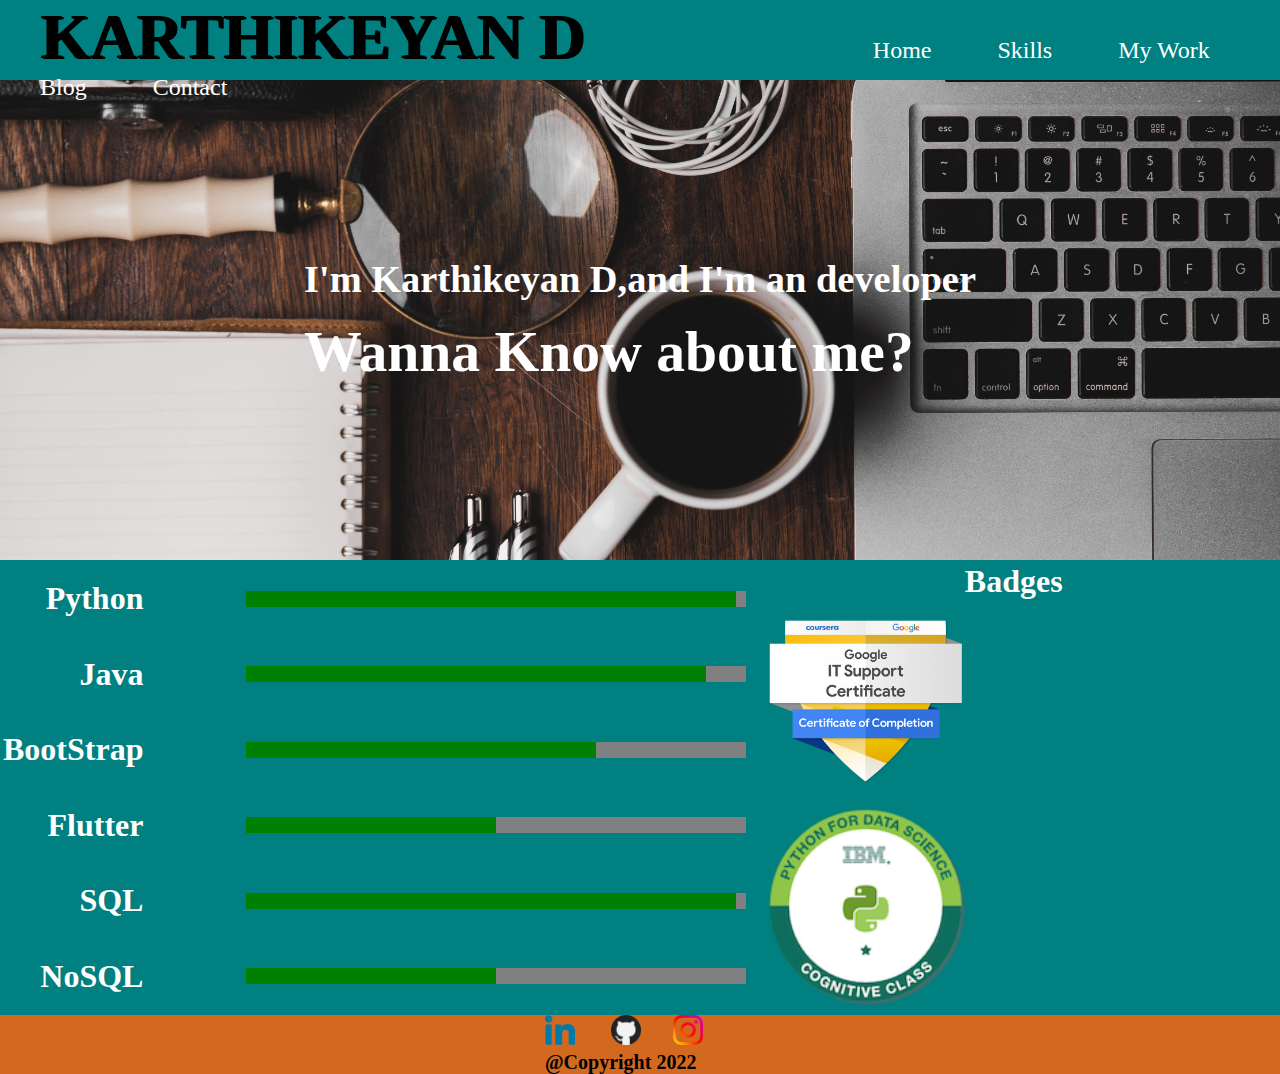
==== index.html @ 3150a250 "First half" ====
<!DOCTYPE html>
<html lang="en">
  <head>
    <meta charset="UTF-8" />
    <meta http-equiv="X-UA-Compatible" content="IE=edge" />
    <meta name="viewport" content="width=device-width, initial-scale=1.0" />
    <link rel="shortcut icon" href="images/titleicon.png" type="image/x-icon" />
    <title>KARTHIKEYAN D</title>
    <link rel="stylesheet" href="css/index.css" />
  </head>
  <body>
    <header id="header">
      <nav>
        <ul>
          <li id="logo"><h1>KARTHIKEYAN D</h1></li>
          <li></li>
          <li><a href="">Home</a></li>
          <li><a href="#skills">Skills</a></li>
          <li><a href="">My Work</a></li>
          <li><a href="">Blog</a></li>
          <li><a href="">Contact</a></li>
        </ul>
      </nav>
    </header>
    <div id="banner">
      <div>
        <h1><p>I'm Karthikeyan D,and I'm an developer</p></h1>
        <br />
        <h1>
          <a
            href="files/Current_Resumae .pdf"
            download
            rel="noopener noreferrer"
            ><p>Wanna Know about me?</p></a
          >
        </h1>
      </div>
    </div>
      <div id="skills">
        <table>
          <tr>
            <th>Python</th>
            <td><progress id="python" max="100" value="98"></progress></td>
            <td id="badge" rowspan="6">
                <h1>Badges</h1>
               <a href="https://www.credly.com/badges/202ce786-6f53-4db3-8085-ab4f17360616/public_url" target="_blank"> <img src="images/IT Support Badge.png" alt="it supprt"></a>
                <a href="https://www.credly.com/badges/0a6b717c-4d05-4721-bf7e-3f8744d8bd18/public_url" target="_blank" > <img src="images/python-for-data-science.png"  alt="it supprt"></a>

            </td>

          </tr>

          <th>Java</th>
          <td><progress id="java" max="100" value="92"></progress></td>
        </tr>
        <th>BootStrap</th>
            <td><progress id="bootstrap" max="100" value="70"></progress></td>
          </tr>
          <th>Flutter</th>
            <td><progress id="bootstrap" max="100" value="50"></progress></td>
          </tr>
          <th>SQL</th>
            <td><progress id="sql" max="100" value="98"></progress></td>
          </tr>
          <th>NoSQL</th>
            <td><progress id="python" max="100" value="50"></progress></td>
          </tr>
        </table>
      
    </div>
    <footer id="footer">
      <div id="digitalcontact">
        <a
          href="https://www.linkedin.com/in/karthikeyandhanasekar/"
          target="_blank"
          ><img src="images/linkedin.png" alt="karthikeyandhanasekar"
        /></a>
        <a href="https://github.com/karthikeyandhanasekar" target="_blank"
          ><img src="images/github.png" alt="karthikeyandhanasekar" /></a
        ><a href="https://www.instagram.com/_k.e.y.a.n_/" target="_blank"
          ><img src="images/instagram.png" alt="_k.e.y.a.n_"
        /></a>
        <br />
        <h6>@Copyright 2022</h6>
      </div>
    </footer>
  </body>
</html>
---- css/index.css ----
* {
  font-family: "Playfair Display", serif;
  margin: 0;
}
#header {
  background-color: rgb(0, 128, 128);
  display: flex;
  flex-direction: row;
  flex-wrap: wrap;
  justify-content: flex-start;
  align-items: center;
  height: 5rem;
}
#logo {
  font-size: 200%;
  text-shadow: 2px 1px black;
}
ul li h1 {
  display: inline;
  text-align: left;
  padding-right: 10rem;
}
nav {
  width: 120rem;
  justify-content: flex-end;
}
ul li {
  list-style-type: none;
  display: inline;
  margin-right: 5%;
}
a {
  font-size: 150%;
  color: white;
  text-decoration: none;
}
#banner {
  background-image: url("../images/bannerbackground.jpg");
  background-repeat: no-repeat;
  background-size: cover;
  background-attachment: fixed;
  height: 30rem;
  display: flex;
  justify-content: center;
  align-items: center;
}
h1 p {
  font-size: 120%;
  color: white;
  word-wrap: wrap;
  width: fit-content;
  text-align: center;
}

#footer {
  background-color: chocolate;
  display: flex;
  align-items: center;
  justify-content: center;
}
#digitalcontact a img {
  width: 30px;
  height: auto;
  margin-right: 2rem;
}
#digitalcontact h6 {
  color: black;
  font-size: 20px;
}
tr th {
  font-size: 2rem;
  width: fit-content;
  padding-right: 100px;
  text-align: right;
}
progress {
  background-color: red;
  width: 500px;
}

#skills {
    background-color: teal;

  color: white;
}
#badge h1
{
    text-align: center;
}
#badge img {
  height: 200px;
  margin-left: 1rem;
  margin-right: 10rem;
}
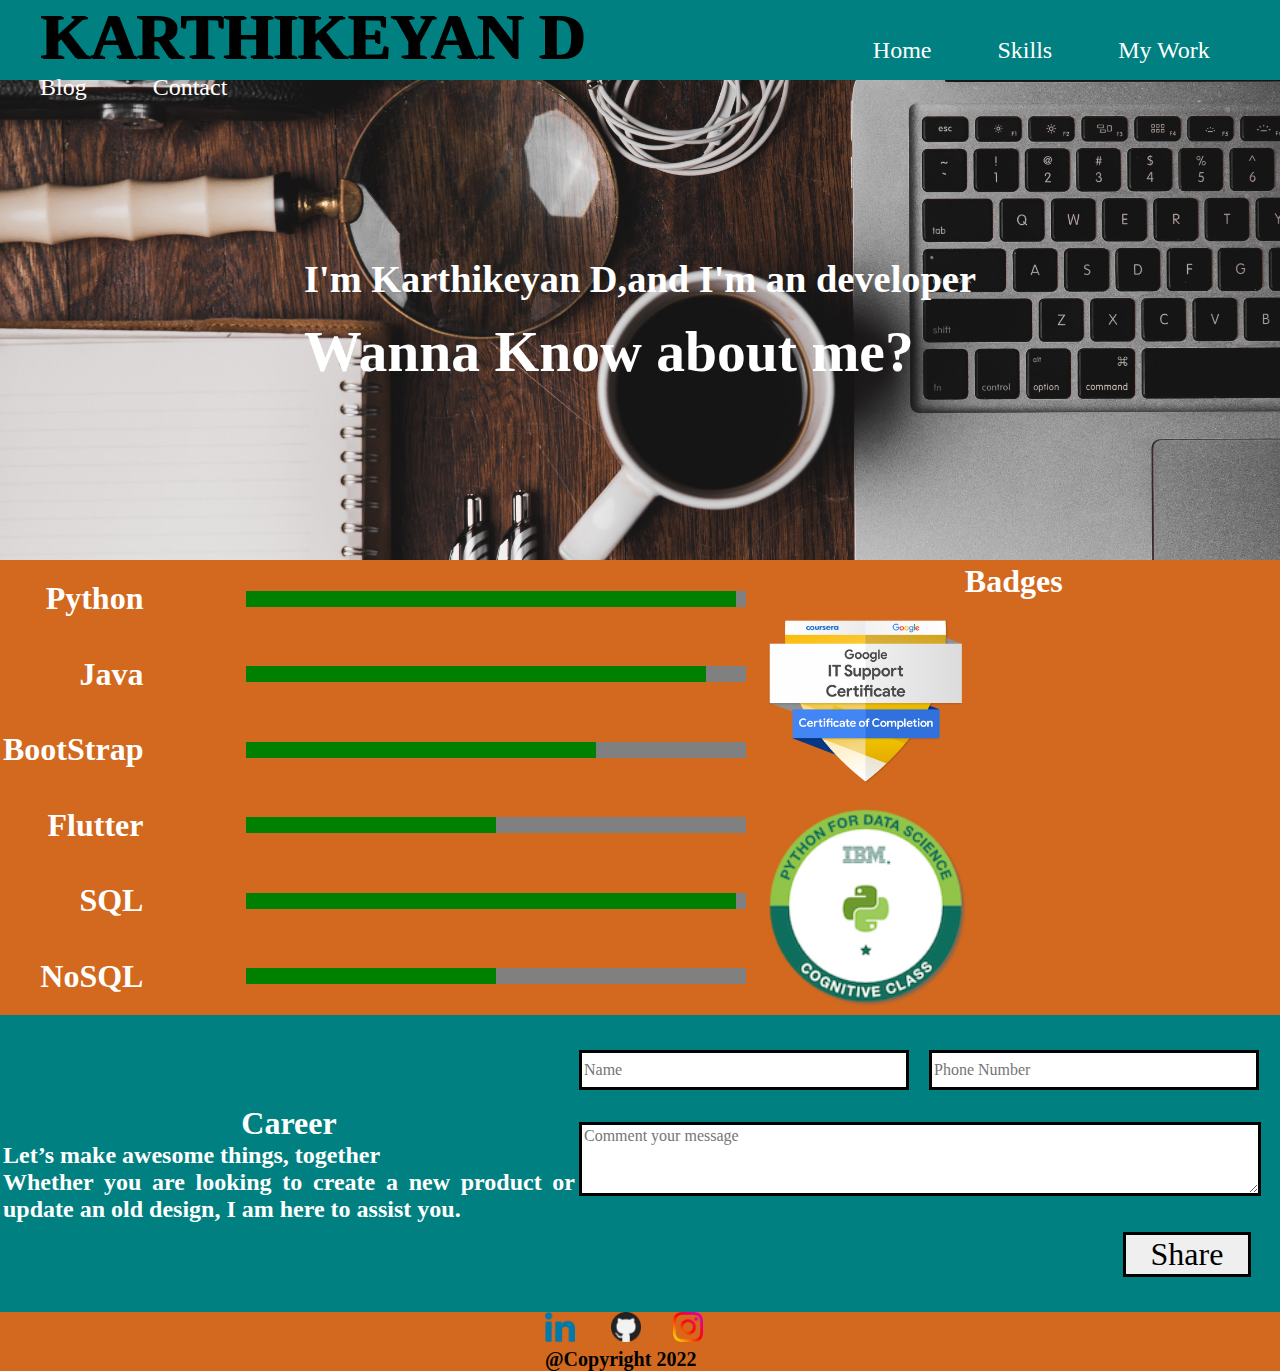
==== commit d77d65f9: "Add contactfield" ====
--- a/index.html
+++ b/index.html
@@ -18,7 +18,7 @@
           <li><a href="#skills">Skills</a></li>
           <li><a href="">My Work</a></li>
           <li><a href="">Blog</a></li>
-          <li><a href="">Contact</a></li>
+          <li><a href="#contact">Contact</a></li>
         </ul>
       </nav>
     </header>
@@ -68,6 +68,26 @@
         </table>
       
     </div>
+        <div id="contact">
+        <table>
+          <tr>
+            <td id="message">
+              <h1>Career</h1>
+              <h3>Let’s make awesome things, together<br>
+                Whether you are looking to create a new product or update an old design, I am here to assist you.</h3>
+            </td>
+            <td id="contactinfo">
+              <form action="mailto:karthikeyandhanasekarn@gmail.com?subject=FromWebsite&body=document.getElementByID('name')">
+                <input type="text" name="" id="name" placeholder="Name">
+                <input type="tel" name="" id="" placeholder="Phone Number"><br>
+                <textarea id="" placeholder="Comment your message"></textarea>
+                <input type="submit" value="Share">
+              </form>
+            </td>
+          </tr>
+        </table>
+
+      </div>
     <footer id="footer">
       <div id="digitalcontact">
         <a
--- a/css/index.css
+++ b/css/index.css
@@ -79,7 +79,7 @@
 }
 
 #skills {
-    background-color: teal;
+    background-color: chocolate;
 
   color: white;
 }
@@ -92,3 +92,48 @@
   margin-left: 1rem;
   margin-right: 10rem;
 }
+#message
+{
+  width: fit-content;
+  word-wrap: wrap;
+  width: 50%;
+}
+#message h1
+{
+  text-align: center;
+}
+#message h3
+{
+  text-align: justify;
+  font-size: 24px;
+}
+#contact {
+  background-color: teal;
+
+color: white;
+}
+#contactinfo input
+{
+  border: solid;
+  margin-top:2rem;
+  margin-right: 1rem;
+  height: 2rem;
+  width: 20rem;
+  font-size: 1rem;
+  margin-bottom: 2rem;
+}
+#contactinfo textarea
+{
+  border: solid;
+  margin-right: 1rem;
+  height: 4rem;
+  width: 42rem;
+  font-size: 1rem;
+}
+#contactinfo input[type="submit"]
+{
+  width: 8rem;
+  font-size: 2rem;
+  height: fit-content;
+  margin-left: 34rem;
+}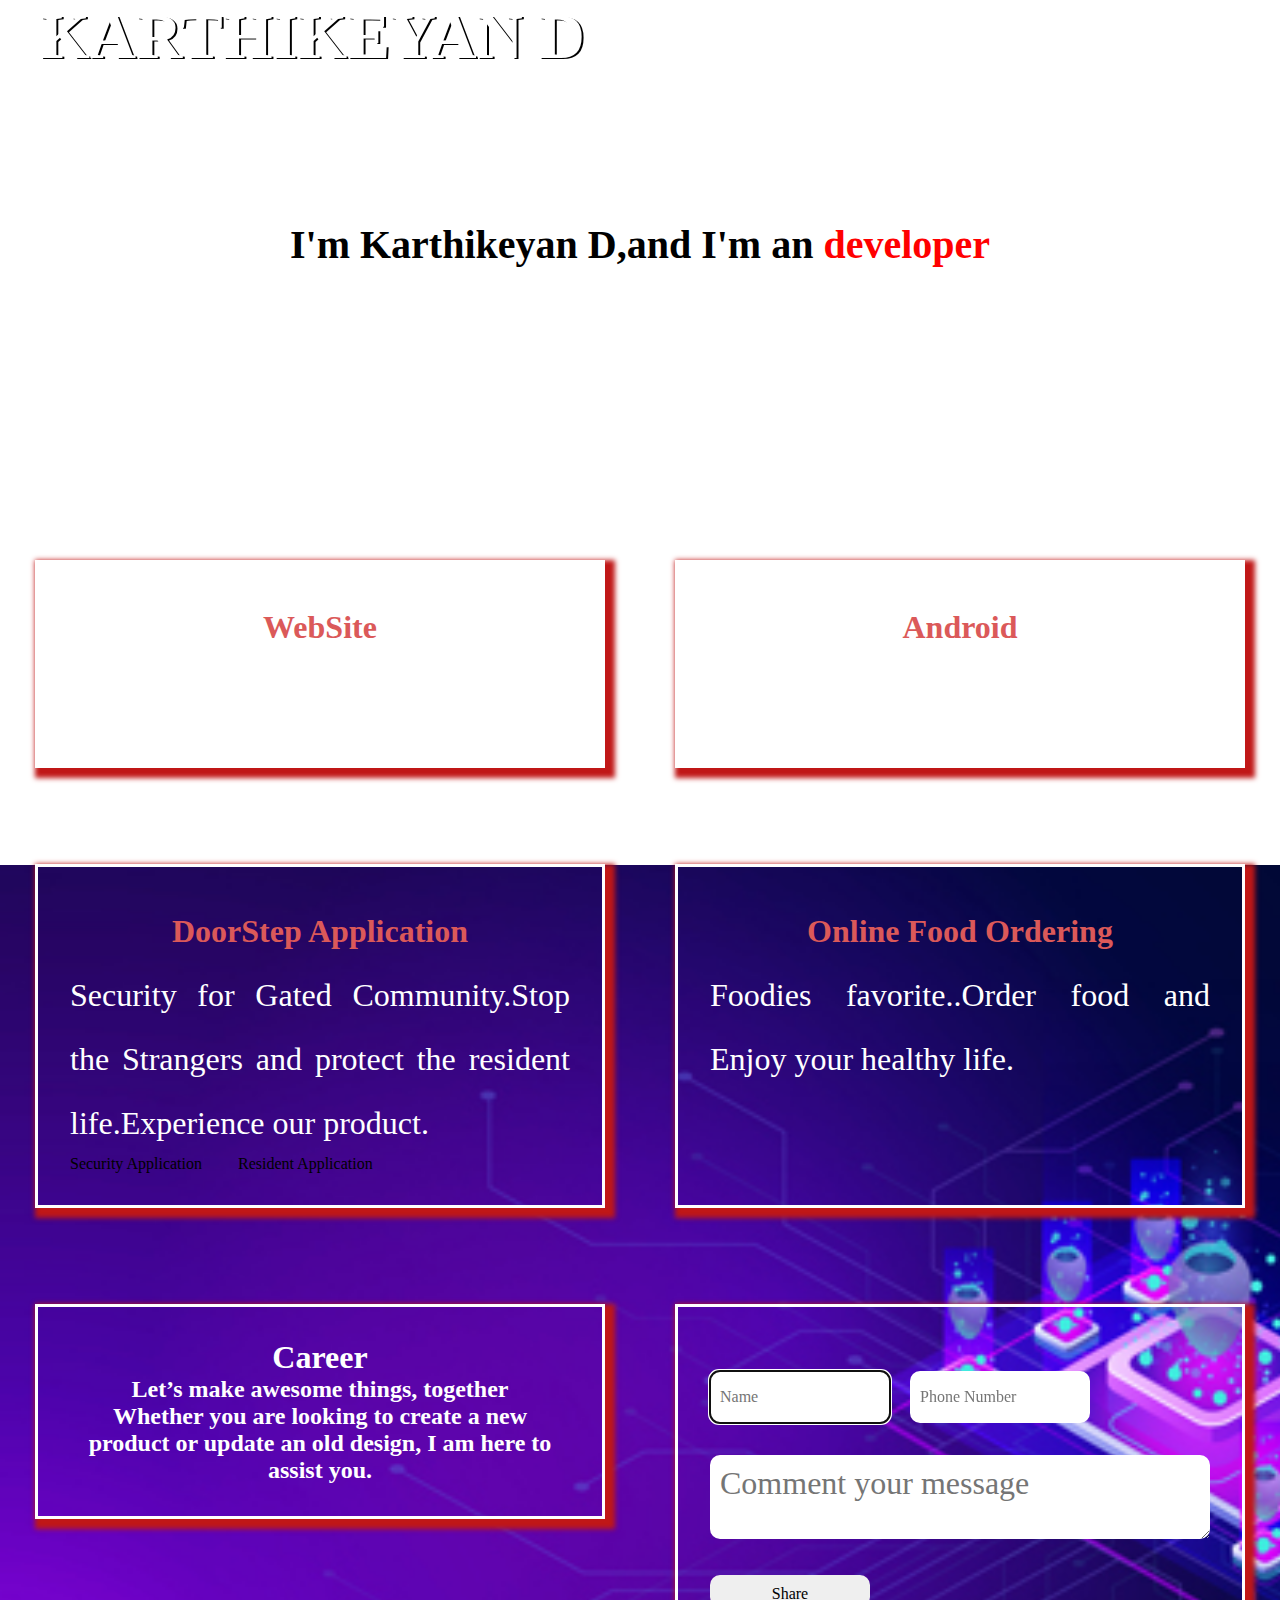
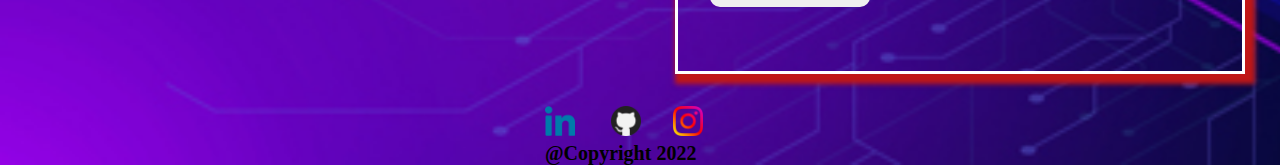
==== commit 88abdce6: "design changes 1 and project section added" ====
--- a/index.html
+++ b/index.html
@@ -1,108 +1,128 @@
-<!DOCTYPE html>
-<html lang="en">
-  <head>
-    <meta charset="UTF-8" />
-    <meta http-equiv="X-UA-Compatible" content="IE=edge" />
-    <meta name="viewport" content="width=device-width, initial-scale=1.0" />
-    <link rel="shortcut icon" href="images/titleicon.png" type="image/x-icon" />
-    <title>KARTHIKEYAN D</title>
-    <link rel="stylesheet" href="css/index.css" />
-  </head>
-  <body>
-    <header id="header">
-      <nav>
-        <ul>
-          <li id="logo"><h1>KARTHIKEYAN D</h1></li>
-          <li></li>
-          <li><a href="">Home</a></li>
-          <li><a href="#skills">Skills</a></li>
-          <li><a href="">My Work</a></li>
-          <li><a href="">Blog</a></li>
-          <li><a href="#contact">Contact</a></li>
-        </ul>
-      </nav>
-    </header>
-    <div id="banner">
-      <div>
-        <h1><p>I'm Karthikeyan D,and I'm an developer</p></h1>
-        <br />
-        <h1>
-          <a
-            href="files/Current_Resumae .pdf"
-            download
-            rel="noopener noreferrer"
-            ><p>Wanna Know about me?</p></a
-          >
-        </h1>
-      </div>
-    </div>
-      <div id="skills">
-        <table>
-          <tr>
-            <th>Python</th>
-            <td><progress id="python" max="100" value="98"></progress></td>
-            <td id="badge" rowspan="6">
-                <h1>Badges</h1>
-               <a href="https://www.credly.com/badges/202ce786-6f53-4db3-8085-ab4f17360616/public_url" target="_blank"> <img src="images/IT Support Badge.png" alt="it supprt"></a>
-                <a href="https://www.credly.com/badges/0a6b717c-4d05-4721-bf7e-3f8744d8bd18/public_url" target="_blank" > <img src="images/python-for-data-science.png"  alt="it supprt"></a>
-
-            </td>
-
-          </tr>
-
-          <th>Java</th>
-          <td><progress id="java" max="100" value="92"></progress></td>
-        </tr>
-        <th>BootStrap</th>
-            <td><progress id="bootstrap" max="100" value="70"></progress></td>
-          </tr>
-          <th>Flutter</th>
-            <td><progress id="bootstrap" max="100" value="50"></progress></td>
-          </tr>
-          <th>SQL</th>
-            <td><progress id="sql" max="100" value="98"></progress></td>
-          </tr>
-          <th>NoSQL</th>
-            <td><progress id="python" max="100" value="50"></progress></td>
-          </tr>
-        </table>
-      
-    </div>
-        <div id="contact">
-        <table>
-          <tr>
-            <td id="message">
-              <h1>Career</h1>
-              <h3>Let’s make awesome things, together<br>
-                Whether you are looking to create a new product or update an old design, I am here to assist you.</h3>
-            </td>
-            <td id="contactinfo">
-              <form action="mailto:karthikeyandhanasekarn@gmail.com?subject=FromWebsite&body=document.getElementByID('name')">
-                <input type="text" name="" id="name" placeholder="Name">
-                <input type="tel" name="" id="" placeholder="Phone Number"><br>
-                <textarea id="" placeholder="Comment your message"></textarea>
-                <input type="submit" value="Share">
-              </form>
-            </td>
-          </tr>
-        </table>
-
-      </div>
-    <footer id="footer">
-      <div id="digitalcontact">
-        <a
-          href="https://www.linkedin.com/in/karthikeyandhanasekar/"
-          target="_blank"
-          ><img src="images/linkedin.png" alt="karthikeyandhanasekar"
-        /></a>
-        <a href="https://github.com/karthikeyandhanasekar" target="_blank"
-          ><img src="images/github.png" alt="karthikeyandhanasekar" /></a
-        ><a href="https://www.instagram.com/_k.e.y.a.n_/" target="_blank"
-          ><img src="images/instagram.png" alt="_k.e.y.a.n_"
-        /></a>
-        <br />
-        <h6>@Copyright 2022</h6>
-      </div>
-    </footer>
-  </body>
-</html>
+<!DOCTYPE html>
+<html lang="en">
+  <head>
+    <meta charset="UTF-8" />
+    <meta http-equiv="X-UA-Compatible" content="IE=edge" />
+    <meta name="viewport" content="width=device-width, initial-scale=1.0" />
+    <link rel="shortcut icon" href="images/titleicon.png" type="image/x-icon" />
+    <title>KARTHIKEYAN D</title>
+    <link rel="stylesheet" href="css/index.css" />
+  </head>
+  <body>
+    <header id="header">
+      <nav>
+        <ul>
+          <li id="logo"><h1>KARTHIKEYAN D</h1></li>
+          <li></li>
+          <li><a href="">Home</a></li>
+          <li><a href="#skills">Skills</a></li>
+         <!-- <li><a href="">My Work</a></li>
+          <li><a href="#project">Project</a></li>-->
+          <li><a href="#contact">Contact</a></li>
+        </ul>
+      </nav>
+    </header>
+    <div id="banner">
+      <div>
+        <h1>I'm Karthikeyan D,and I'm an <span>developer</span></h1>
+        <br />
+        <h1>
+          <a class="link" href="files/Current_Resumae.pdf"
+            download rel="noopener noreferrer" >Wanna Know me</a>
+        </h1>
+      </div>
+    </div>
+      <div id="skills">
+        <div>
+          <h4>WebSite</h4>
+        <p>Creative,Interactive Stylish for your service</p>
+          
+        </div>
+        <div>
+          <h4>Android</h4>
+        <p>Realistic Interactive Touch Applications</p>
+          
+        </div>
+      
+      
+      
+      
+      <!--  <table>
+          <tr>
+            <th>Python</th>
+            <td><progress id="python" max="100" value="98"></progress></td>
+            <td id="badge" rowspan="6">
+                <h1>Badges</h1>
+               <a href="https://www.credly.com/badges/202ce786-6f53-4db3-8085-ab4f17360616/public_url" target="_blank"> <img src="images/IT Support Badge.png" alt="it supprt"></a>
+                <a href="https://www.credly.com/badges/0a6b717c-4d05-4721-bf7e-3f8744d8bd18/public_url" target="_blank" > <img src="images/python-for-data-science.png"  alt="it supprt"></a>
+
+            </td>
+
+          </tr>
+
+          <th>Java</th>
+          <td><progress id="java" max="100" value="92"></progress></td>
+        </tr>
+        <th>BootStrap</th>
+            <td><progress id="bootstrap" max="100" value="70"></progress></td>
+          </tr>
+          <th>Flutter</th>
+            <td><progress id="bootstrap" max="100" value="50"></progress></td>
+          </tr>
+          <th>SQL</th>
+            <td><progress id="sql" max="100" value="98"></progress></td>
+          </tr>
+          <th>NoSQL</th>
+            <td><progress id="python" max="100" value="50"></progress></td>
+          </tr>
+        </table>--> 
+      
+    </div>
+
+    <div id="project">
+      <div>
+        <h4>DoorStep Application</h4>
+        <p>Security for Gated Community.Stop the Strangers and protect the resident life.Experience our product. </p>
+        <a href="files/Security.apk">Security Application</a>
+        <a href="files/Resident.apk">Resident Application</a>
+      </div>
+      <div>
+        <h4>Online Food Ordering</h4>
+        <p> Foodies favorite..Order food and Enjoy your healthy life.</p>
+      
+      </div>
+    </div>
+        <div id="contact">
+        
+            <div>
+              <h1>Career</h1>
+              <h3>Let’s make awesome things, together<br>
+                Whether you are looking to create a new product or update an old design, I am here to assist you.</h3>
+            </div>
+            <div>
+              <form action="mailto:karthikeyandhanasekarn@gmail.com?subject=FromWebsite&body=document.getElementByID('name')">
+                <input type="text"  id="name" autofocus placeholder="Name" required>
+                <input type="tel" maxlength="10"   id="phone" placeholder="Phone Number" required><br>
+                <textarea  placeholder="Comment your message" required></textarea>
+                <input type="submit" value="Share">
+              </form>
+            </div>
+         
+      </div>
+    <footer id="footer">
+      <div id="digitalcontact">
+        <a
+          href="https://www.linkedin.com/in/karthikeyandhanasekar/"
+          target="_blank"
+          ><img src="images/linkedin.png" alt="karthikeyandhanasekar"
+        /></a>
+        <a href="https://github.com/karthikeyandhanasekar" target="_blank"
+          ><img src="images/github.png" alt="karthikeyandhanasekar" /></a
+        ><a href="https://www.instagram.com/_k.e.y.a.n_/" target="_blank"
+          ><img src="images/instagram.png" alt="_k.e.y.a.n_"/></a>
+        <br />
+        <h6>@Copyright 2022</h6>
+      </div>
+    </footer>
+  </body>
+</html>
--- a/css/index.css
+++ b/css/index.css
@@ -1,139 +1,214 @@
-* {
-  font-family: "Playfair Display", serif;
-  margin: 0;
-}
-#header {
-  background-color: rgb(0, 128, 128);
-  display: flex;
-  flex-direction: row;
-  flex-wrap: wrap;
-  justify-content: flex-start;
-  align-items: center;
-  height: 5rem;
-}
-#logo {
-  font-size: 200%;
-  text-shadow: 2px 1px black;
-}
-ul li h1 {
-  display: inline;
-  text-align: left;
-  padding-right: 10rem;
-}
-nav {
-  width: 120rem;
-  justify-content: flex-end;
-}
-ul li {
-  list-style-type: none;
-  display: inline;
-  margin-right: 5%;
-}
-a {
-  font-size: 150%;
-  color: white;
-  text-decoration: none;
-}
-#banner {
-  background-image: url("../images/bannerbackground.jpg");
-  background-repeat: no-repeat;
-  background-size: cover;
-  background-attachment: fixed;
-  height: 30rem;
-  display: flex;
-  justify-content: center;
-  align-items: center;
-}
-h1 p {
-  font-size: 120%;
-  color: white;
-  word-wrap: wrap;
-  width: fit-content;
-  text-align: center;
-}
-
-#footer {
-  background-color: chocolate;
-  display: flex;
-  align-items: center;
-  justify-content: center;
-}
-#digitalcontact a img {
-  width: 30px;
-  height: auto;
-  margin-right: 2rem;
-}
-#digitalcontact h6 {
-  color: black;
-  font-size: 20px;
-}
-tr th {
-  font-size: 2rem;
-  width: fit-content;
-  padding-right: 100px;
-  text-align: right;
-}
-progress {
-  background-color: red;
-  width: 500px;
-}
-
-#skills {
-    background-color: chocolate;
-
-  color: white;
-}
-#badge h1
-{
-    text-align: center;
-}
-#badge img {
-  height: 200px;
-  margin-left: 1rem;
-  margin-right: 10rem;
-}
-#message
-{
-  width: fit-content;
-  word-wrap: wrap;
-  width: 50%;
-}
-#message h1
-{
-  text-align: center;
-}
-#message h3
-{
-  text-align: justify;
-  font-size: 24px;
-}
-#contact {
-  background-color: teal;
-
-color: white;
-}
-#contactinfo input
-{
-  border: solid;
-  margin-top:2rem;
-  margin-right: 1rem;
-  height: 2rem;
-  width: 20rem;
-  font-size: 1rem;
-  margin-bottom: 2rem;
-}
-#contactinfo textarea
-{
-  border: solid;
-  margin-right: 1rem;
-  height: 4rem;
-  width: 42rem;
-  font-size: 1rem;
-}
-#contactinfo input[type="submit"]
-{
-  width: 8rem;
-  font-size: 2rem;
-  height: fit-content;
-  margin-left: 34rem;
+* {
+  font-family: "Playfair Display", serif;
+  margin: 0;
+}
+body
+{
+  background-image: url("../images/banner1.jpg");
+  background-repeat: no-repeat;
+  background-size: cover;
+  background-attachment: fixed;
+
+}
+
+#header {
+  display: flex;
+  flex-direction: row;
+  flex-wrap: wrap;
+  justify-content: flex-start;
+  align-items: center;
+  height: 5rem;
+}
+#logo {
+  font-size: 200%;
+  color: white;
+  text-shadow: 2px 1px black;
+}
+ul li h1 {
+  display: inline;
+  text-align: left;
+  padding-right: 10rem;
+}
+nav {
+  width: 120rem;
+  justify-content: flex-end;
+}
+ul li {
+  list-style-type: none;
+  display: inline;
+  margin-right: 9%;
+}
+ul li  :hover {
+  font-size: 2rem;
+}
+a {
+  font-size: 150%;
+  color: white;
+  text-decoration: none;
+}
+#banner h1 
+{
+  font-size: 40px;
+}
+#banner h1  span
+{
+  color: red;
+}
+.link p{
+  color: rgb(219, 89, 89);
+  text-align: center;
+}
+#banner h1  :hover{
+  color: green;
+}
+#banner {
+  
+  height: 26rem;
+  display: flex;
+  justify-content: center;
+  align-items: center;
+}
+h1 p {
+  font-size: 120%;
+  color: white;
+  word-wrap: wrap;
+  width: fit-content;
+  text-align: center;
+}
+
+#footer {
+  display: flex;
+  align-items: center;
+  justify-content: center;
+}
+#digitalcontact a img {
+  width: 30px;
+  height: auto;
+  margin-right: 2rem;
+}
+#digitalcontact h6 {
+  color: black;
+  font-size: 20px;
+}
+tr th {
+  font-size: 20px;
+  width: fit-content;
+  padding-right: 50px;
+  text-align: right;
+}
+progress {
+  width: 500px;
+  background-color: green;
+}
+
+#badge h1
+{
+    text-align: center;
+}
+#badge img {
+  height: 200px;
+  margin-left: 5rem;
+  margin-right: 5rem;
+}
+
+#contact div
+{
+  width: fit-content;
+  word-wrap: wrap;
+  width: 50%;
+  height: fit-content;
+}
+#contact div h1
+{
+  text-align: center;
+}
+#contact div h3
+{
+  text-align: center;
+  font-size: 24px;
+}
+
+#contact div input
+{
+  border: none;
+  margin-top:2rem;
+  margin-right: 1rem;
+  height: 2rem;
+  width: 10rem;
+  font-size: 1rem;
+  margin-bottom: 2rem;
+  border-radius: 10px;
+  padding: 10px;
+
+}
+
+#contact div textarea
+{
+  border: none;
+  margin-right: 1rem;
+  height: 4rem;
+  width: 30rem;
+  font-size: 2rem;
+  border-radius: 10px;
+  padding: 10px;
+}
+#contactinfo div input[type="submit"]
+{
+  width: 10rem;
+  font-size: 2rem;
+  height: fit-content;
+  margin-left: 34rem;
+}
+#project, #skills ,#contact
+{
+  display: flex;
+  justify-content: space-around;
+  padding-bottom: 2rem;
+
+  
+}
+
+#project div ,#skills div ,#contact div
+{
+  border : solid;
+  width: 500px;
+  color: white;
+  padding: 2rem;
+  box-shadow:  5px 5px 5px 5px   rgb(192, 23, 23);
+  
+  
+
+}
+#project div p,#skills div p
+{
+  font-size: 2rem;
+}
+
+#project h4  ,#skills h4
+{
+  text-align: center;
+  font-size: 2rem;
+  line-height: 2;
+  color: rgb(219, 89, 89);
+}
+#project p
+{
+  text-align: justify;
+  word-wrap: wrap;
+  line-height: 2;
+}
+#project a
+{
+  font-size: 1rem;
+  color: black;
+  margin-right: 2rem;
+}
+#project  :hover , #skills :hover
+{
+  background-color: blue;
+}
+
+#project,#skills,#banner
+{
+  margin-bottom: 4rem;
 }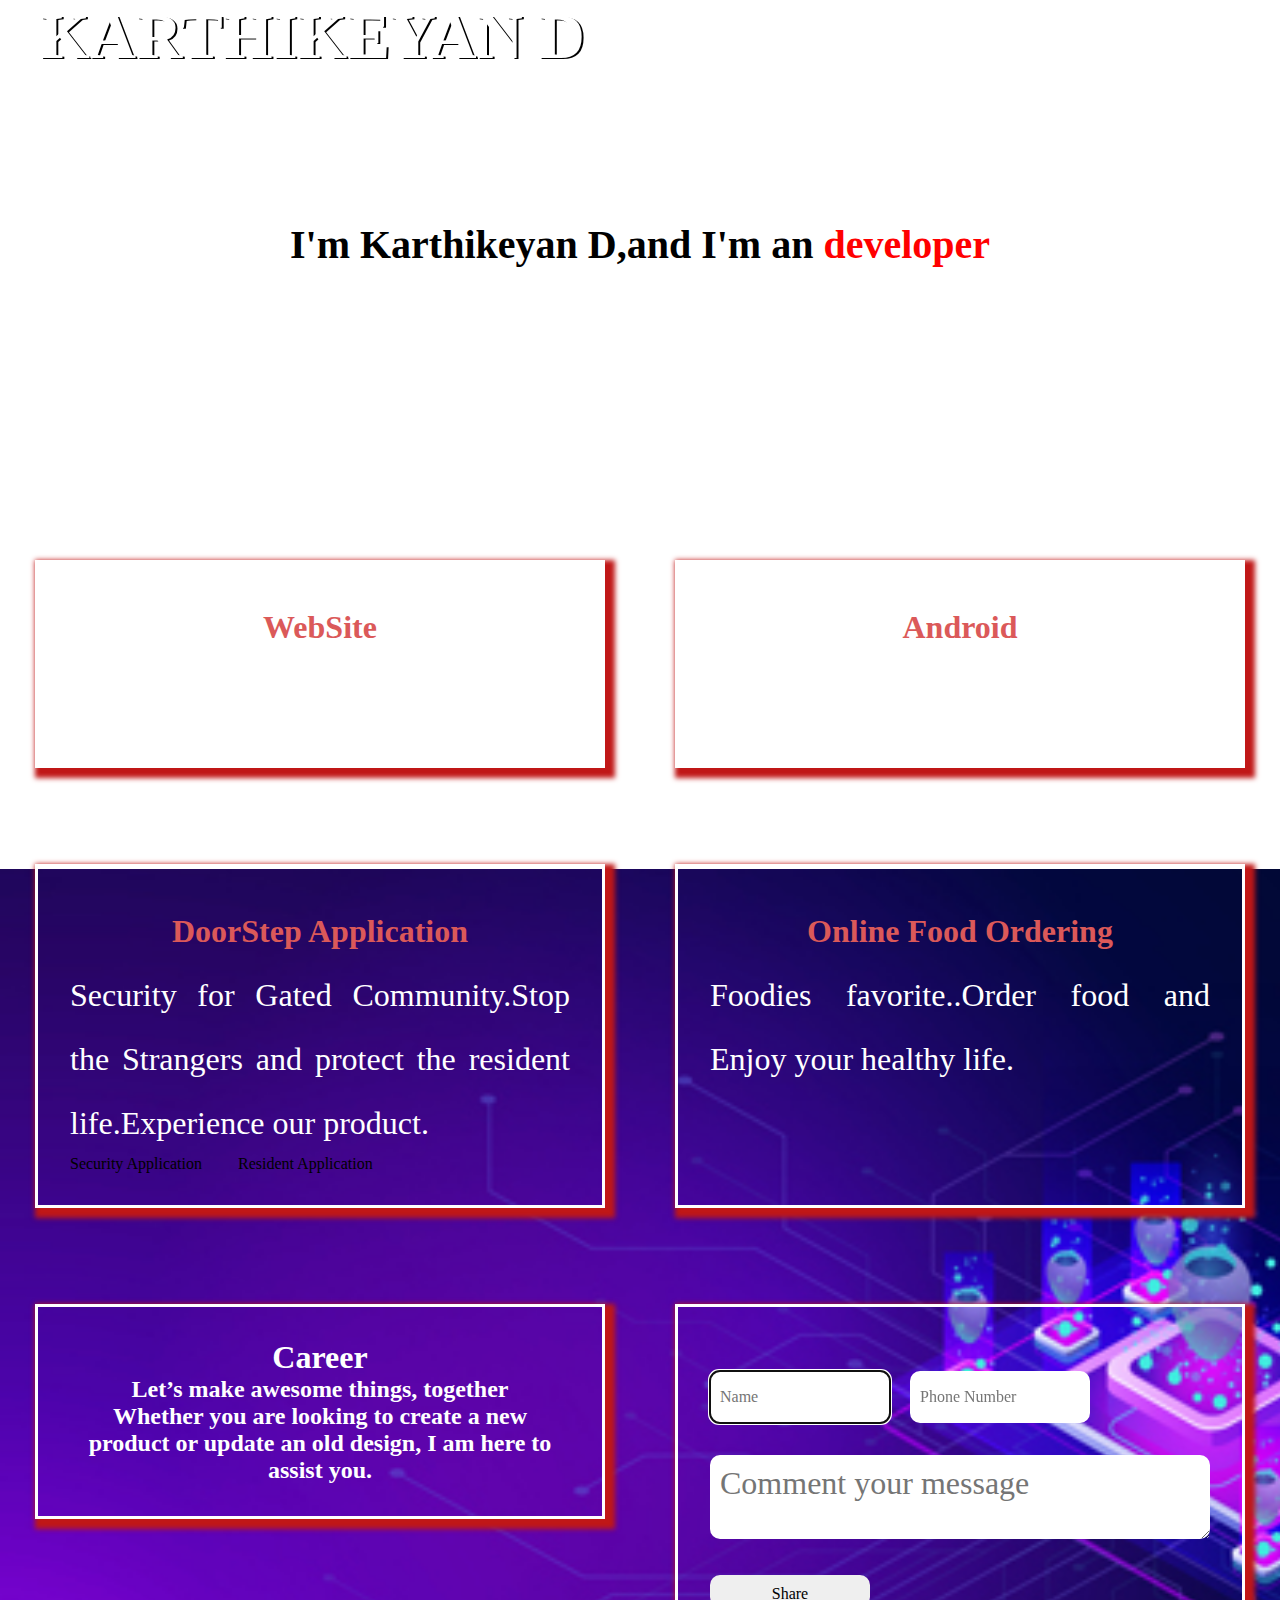
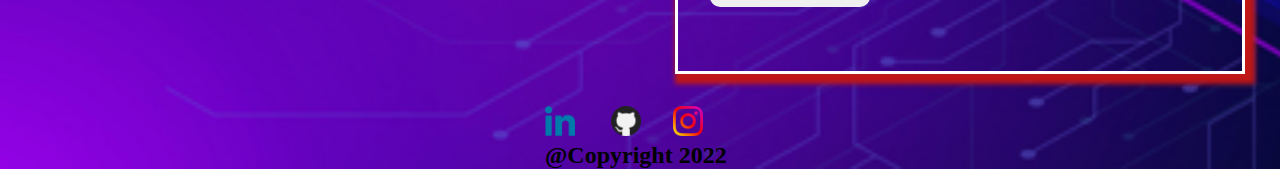
==== commit a0555f62: "bit changes" ====
--- a/index.html
+++ b/index.html
@@ -121,7 +121,7 @@
         ><a href="https://www.instagram.com/_k.e.y.a.n_/" target="_blank"
           ><img src="images/instagram.png" alt="_k.e.y.a.n_"/></a>
         <br />
-        <h6>@Copyright 2022</h6>
+        <h2>@Copyright 2022</h2>
       </div>
     </footer>
   </body>
--- a/css/index.css
+++ b/css/index.css
@@ -36,10 +36,11 @@
 ul li {
   list-style-type: none;
   display: inline;
-  margin-right: 9%;
+  margin-right: 7%;
 }
 ul li  :hover {
   font-size: 2rem;
+  color: brown;
 }
 a {
   font-size: 150%;
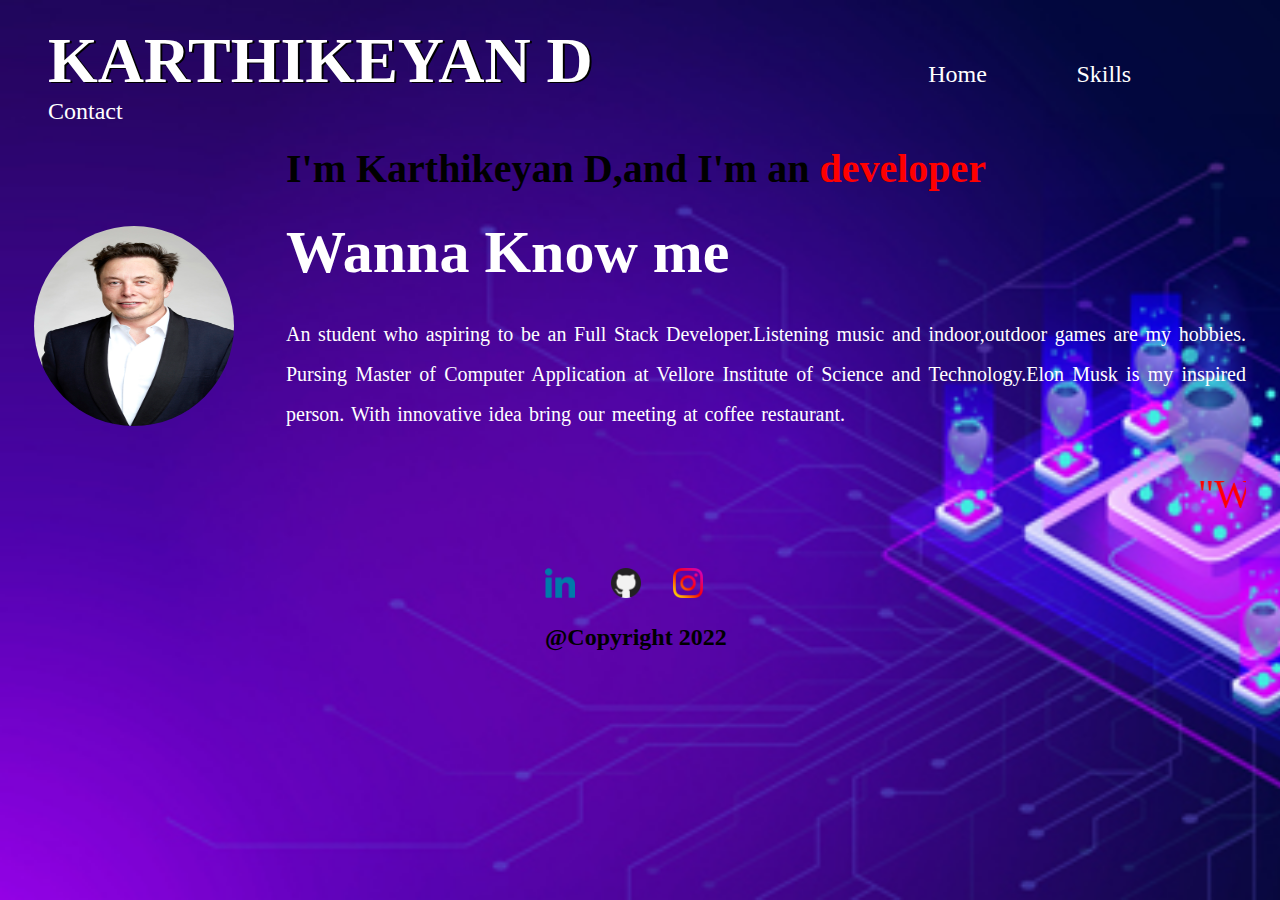
==== commit 24c7a6d4: "add multiple pages" ====
--- a/index.html
+++ b/index.html
@@ -14,102 +14,33 @@
         <ul>
           <li id="logo"><h1>KARTHIKEYAN D</h1></li>
           <li></li>
-          <li><a href="">Home</a></li>
-          <li><a href="#skills">Skills</a></li>
+          <li><a href="#banner">Home</a></li>
+          <li><a href="skills.html">Skills</a></li>
          <!-- <li><a href="">My Work</a></li>
           <li><a href="#project">Project</a></li>-->
-          <li><a href="#contact">Contact</a></li>
+          <li><a href="contact.html">Contact</a></li>
         </ul>
       </nav>
     </header>
     <div id="banner">
       <div>
+        <img id="profilepic" src="images/elonmusk.jpg">
+      </div>
+      <div>
         <h1>I'm Karthikeyan D,and I'm an <span>developer</span></h1>
-        <br />
         <h1>
-          <a class="link" href="files/Current_Resumae.pdf"
-            download rel="noopener noreferrer" >Wanna Know me</a>
+          <a class="link" href="files/Current_Resumae.pdf" download rel="noopener noreferrer" >Wanna Know me</a>
         </h1>
+        <p id="intro">An student who aspiring to be an Full Stack Developer.Listening music and indoor,outdoor games are my hobbies. 
+          Pursing  Master of Computer Application at Vellore Institute of Science and Technology.Elon Musk is my inspired person. With innovative idea bring our meeting at coffee restaurant.</p>
+          <marquee width="60%" direction="left" height="100px">
+           <span>"When something is important enough, you do it even if the odds are not in your favor" </span>  , Elon Musk Words.
+            </marquee>
+
       </div>
     </div>
-      <div id="skills">
-        <div>
-          <h4>WebSite</h4>
-        <p>Creative,Interactive Stylish for your service</p>
-          
-        </div>
-        <div>
-          <h4>Android</h4>
-        <p>Realistic Interactive Touch Applications</p>
-          
-        </div>
       
-      
-      
-      
-      <!--  <table>
-          <tr>
-            <th>Python</th>
-            <td><progress id="python" max="100" value="98"></progress></td>
-            <td id="badge" rowspan="6">
-                <h1>Badges</h1>
-               <a href="https://www.credly.com/badges/202ce786-6f53-4db3-8085-ab4f17360616/public_url" target="_blank"> <img src="images/IT Support Badge.png" alt="it supprt"></a>
-                <a href="https://www.credly.com/badges/0a6b717c-4d05-4721-bf7e-3f8744d8bd18/public_url" target="_blank" > <img src="images/python-for-data-science.png"  alt="it supprt"></a>
-
-            </td>
-
-          </tr>
-
-          <th>Java</th>
-          <td><progress id="java" max="100" value="92"></progress></td>
-        </tr>
-        <th>BootStrap</th>
-            <td><progress id="bootstrap" max="100" value="70"></progress></td>
-          </tr>
-          <th>Flutter</th>
-            <td><progress id="bootstrap" max="100" value="50"></progress></td>
-          </tr>
-          <th>SQL</th>
-            <td><progress id="sql" max="100" value="98"></progress></td>
-          </tr>
-          <th>NoSQL</th>
-            <td><progress id="python" max="100" value="50"></progress></td>
-          </tr>
-        </table>--> 
-      
-    </div>
-
-    <div id="project">
-      <div>
-        <h4>DoorStep Application</h4>
-        <p>Security for Gated Community.Stop the Strangers and protect the resident life.Experience our product. </p>
-        <a href="files/Security.apk">Security Application</a>
-        <a href="files/Resident.apk">Resident Application</a>
-      </div>
-      <div>
-        <h4>Online Food Ordering</h4>
-        <p> Foodies favorite..Order food and Enjoy your healthy life.</p>
-      
-      </div>
-    </div>
-        <div id="contact">
-        
-            <div>
-              <h1>Career</h1>
-              <h3>Let’s make awesome things, together<br>
-                Whether you are looking to create a new product or update an old design, I am here to assist you.</h3>
-            </div>
-            <div>
-              <form action="mailto:karthikeyandhanasekarn@gmail.com?subject=FromWebsite&body=document.getElementByID('name')">
-                <input type="text"  id="name" autofocus placeholder="Name" required>
-                <input type="tel" maxlength="10"   id="phone" placeholder="Phone Number" required><br>
-                <textarea  placeholder="Comment your message" required></textarea>
-                <input type="submit" value="Share">
-              </form>
-            </div>
-         
-      </div>
-    <footer id="footer">
+          <footer id="footer">
       <div id="digitalcontact">
         <a
           href="https://www.linkedin.com/in/karthikeyandhanasekar/"
--- a/css/index.css
+++ b/css/index.css
@@ -1,6 +1,5 @@
 * {
   font-family: "Playfair Display", serif;
-  margin: 0;
 }
 body
 {
@@ -8,7 +7,6 @@
   background-repeat: no-repeat;
   background-size: cover;
   background-attachment: fixed;
-
 }
 
 #header {
@@ -18,7 +16,10 @@
   justify-content: flex-start;
   align-items: center;
   height: 5rem;
-}
+  margin-bottom: 2rem;
+}
+
+
 #logo {
   font-size: 200%;
   color: white;
@@ -47,13 +48,43 @@
   color: white;
   text-decoration: none;
 }
+#banner {
+
+  height: 26rem;
+  display: flex;
+  justify-content: space-around;
+  align-items: center;
+}
 #banner h1 
 {
   font-size: 40px;
 }
-#banner h1  span
+#banner h1  span ,marquee span
 {
   color: red;
+}
+#intro , marquee
+{
+  color:white;
+  width: 60rem;
+  text-align: justify;
+  line-height: 2;
+  font-size: 20px;
+  word-spacing: 2px;
+}
+marquee
+{
+  height: fit-content;
+  color: white;
+  font-size: 40px;
+
+}
+ 
+#profilepic
+{
+  width :200px;
+  height: 200px;
+  border-radius: 50%;
 }
 .link p{
   color: rgb(219, 89, 89);
@@ -62,13 +93,7 @@
 #banner h1  :hover{
   color: green;
 }
-#banner {
-  
-  height: 26rem;
-  display: flex;
-  justify-content: center;
-  align-items: center;
-}
+
 h1 p {
   font-size: 120%;
   color: white;
@@ -78,6 +103,8 @@
 }
 
 #footer {
+  margin-top: -2rem;
+  height: min-content;
   display: flex;
   align-items: center;
   justify-content: center;
@@ -127,18 +154,18 @@
 {
   text-align: center;
   font-size: 24px;
-}
-
-#contact div input
+  width: 40rem ;
+}
+
+#contact div input[type="text"] ,input[type="tel"]
 {
   border: none;
   margin-top:2rem;
   margin-right: 1rem;
   height: 2rem;
-  width: 10rem;
+  width: 40rem;
   font-size: 1rem;
   margin-bottom: 2rem;
-  border-radius: 10px;
   padding: 10px;
 
 }
@@ -148,38 +175,46 @@
   border: none;
   margin-right: 1rem;
   height: 4rem;
-  width: 30rem;
-  font-size: 2rem;
-  border-radius: 10px;
+  width: 40rem;
+  font-size: 2rem;
   padding: 10px;
 }
-#contactinfo div input[type="submit"]
-{
-  width: 10rem;
-  font-size: 2rem;
-  height: fit-content;
-  margin-left: 34rem;
+ div input[type="submit"]
+{
+
+  font-size: 2rem;
+  height: fit-content;
+  background-color: brown;
+  border: none;
+  border-radius: 10%;
+  padding: 1%;
+  margin-left : 20rem;
+  margin-top: 2rem;
 }
 #project, #skills ,#contact
 {
   display: flex;
   justify-content: space-around;
   padding-bottom: 2rem;
-
-  
 }
 
 #project div ,#skills div ,#contact div
 {
-  border : solid;
-  width: 500px;
-  color: white;
-  padding: 2rem;
-  box-shadow:  5px 5px 5px 5px   rgb(192, 23, 23);
-  
-  
-
-}
+  height: fit-content;
+
+  width: fit-content;
+  color: white;
+  padding: 1rem;
+
+  box-shadow:  5px 5px  5px   rgb(192, 23, 23);
+
+}
+#contact div
+{
+  height: 30rem;
+  box-shadow: none;
+}
+
 #project div p,#skills div p
 {
   font-size: 2rem;
@@ -197,13 +232,16 @@
   text-align: justify;
   word-wrap: wrap;
   line-height: 2;
+  width: 40rem;
 }
 #project a
 {
-  font-size: 1rem;
-  color: black;
+  font-size: 2rem;
+  color: brown;
   margin-right: 2rem;
 }
+
+
 #project  :hover , #skills :hover
 {
   background-color: blue;
@@ -212,4 +250,4 @@
 #project,#skills,#banner
 {
   margin-bottom: 4rem;
-}+}
